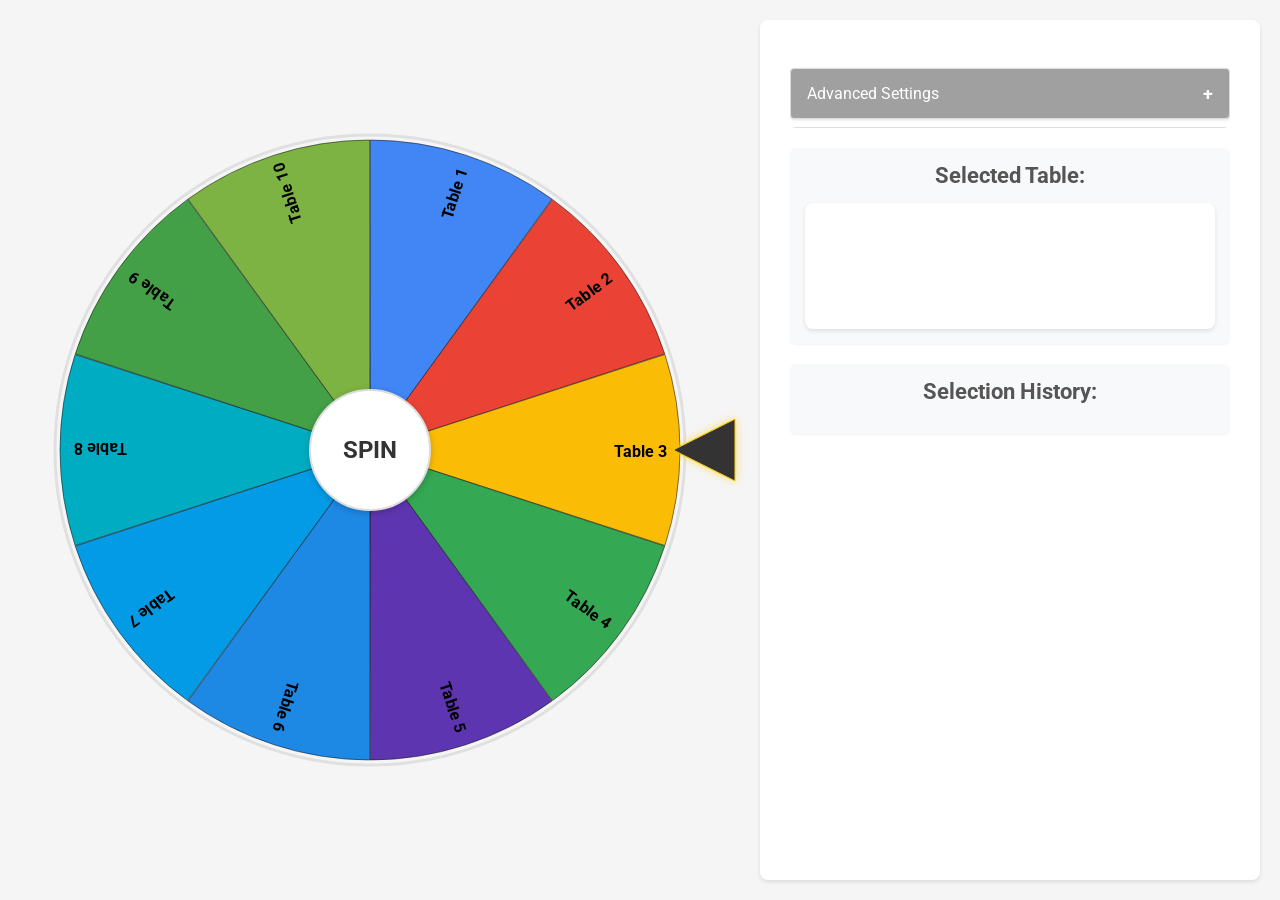
==== src/index.html @ f5306f7b "fix: Update wheel of dental to look more professional" ====
<!DOCTYPE html>
<html lang="en">
  <head>
    <meta charset="UTF-8" />
    <meta name="viewport" content="width=device-width, initial-scale=1.0" />
    <title>Wheel of Dental</title>
    <link rel="preconnect" href="https://fonts.googleapis.com" />
    <link rel="preconnect" href="https://fonts.gstatic.com" crossorigin />
    <link
      href="https://fonts.googleapis.com/css2?family=Roboto:wght@400;500;700&display=swap"
      rel="stylesheet"
    />
    <link rel="stylesheet" href="style.css" />
    <meta http-equiv="Permissions-Policy" content="interest-cohort=()" />
  </head>
  <body>
    <div class="main-container">
      <div id="chart"></div>

      <div id="controls">
        <div class="accordion">
          <button class="accordion-btn" onclick="toggleAccordion()">
            Advanced Settings
          </button>
          <div class="accordion-content">
            <div class="content-padding">
              <div class="form-group">
                <label for="numberOfTables">Number of Tables:</label>
                <input
                  id="numberOfTables"
                  type="number"
                  min="1"
                  max="200"
                  placeholder="Enter number of tables"
                />
              </div>
              <div>
                <button onclick="setTableCount()">Update Table Count</button>
              </div>

              <div class="button-spacer"></div>

              <hr class="settings-divider" />

              <button onclick="resetWheel()" class="btn-danger">
                Reset Wheel
              </button>
            </div>
          </div>
        </div>

        <div class="selected-table">
          <h3>Selected Table:</h3>
          <div id="question"><h1></h1></div>
        </div>

        <div class="history-section">
          <h3>Selection History:</h3>
          <div id="history-chips"></div>
        </div>
      </div>
    </div>

    <script src="d3.v3.min.js" charset="utf-8"></script>
    <script src="script.js?v=1"></script>
  </body>
</html>
---- src/style.css ----
body {
  font-family: "Roboto", "Helvetica Neue", Helvetica, Arial, sans-serif;
  margin: 0;
  padding: 0;
  background-color: #f5f5f5;
  color: #333;
  display: flex;
  min-height: 100vh;
}

text {
  font-family: "Roboto", "Helvetica Neue", Helvetica, Arial, sans-serif;
  font-size: 16px;
  pointer-events: none;
  font-weight: 700;
}

input {
  font-family: "Roboto", "Helvetica Neue", Helvetica, Arial, sans-serif;
  font-size: 18px;
  padding: 10px;
  border: 1px solid #ddd;
  border-radius: 4px;
  width: 100%;
  box-sizing: border-box;
  box-shadow: inset 0 1px 3px rgba(0, 0, 0, 0.1);
}

button {
  font-family: "Roboto", "Helvetica Neue", Helvetica, Arial, sans-serif;
  font-size: 16px;
  padding: 10px 16px;
  margin: 8px 0;
  background-color: #4285f4;
  color: white;
  border: none;
  border-radius: 4px;
  cursor: pointer;
  transition: background-color 0.3s ease;
  box-shadow: 0 1px 3px rgba(0, 0, 0, 0.12);
}

button:hover {
  background-color: #3367d6;
}

.main-container {
  display: flex;
  width: 100%;
  flex-wrap: wrap;
}

#chart {
  flex: 1;
  display: flex;
  justify-content: center;
  align-items: center;
  min-height: 800px;
  padding: 20px;
}

#controls {
  flex: 1;
  min-width: 300px;
  background-color: white;
  padding: 20px 30px;
  box-shadow: 0 2px 4px rgba(0, 0, 0, 0.1);
  border-radius: 8px;
  margin: 20px;
}

#question {
  display: flex;
  justify-content: center;
  align-items: center;
  background-color: white;
  box-shadow: 0 2px 4px rgba(0, 0, 0, 0.1);
  border-radius: 8px;
  padding: 20px;
  margin-top: 10px;
}

#question h1 {
  font-size: 64px;
  font-weight: bold;
  color: #333;
  text-align: center;
}

#controls h2 {
  font-size: 24px;
  margin-top: 0;
  margin-bottom: 20px;
  color: #333;
}

hr {
  border: 0;
  height: 1px;
  background-color: #e0e0e0;
  margin: 20px 0;
}

.spin-button {
  font-weight: bold;
  fill: #333;
}

.spinner-circle {
  fill: white;
  stroke: #ddd;
  stroke-width: 2;
  filter: drop-shadow(0 2px 3px rgba(0, 0, 0, 0.1));
}

.selected-table {
  background-color: #f8f9fa;
  padding: 15px;
  border-radius: 6px;
  margin-top: 20px;
  box-shadow: 0 1px 2px rgba(0, 0, 0, 0.05);
}

.selected-table h3 {
  font-size: 22px;
  margin-top: 0;
  margin-bottom: 15px;
  color: #555;
  text-align: center;
}

/* Accordion Styles */
.accordion {
  margin: 20px 0;
  border-radius: 6px;
  overflow: hidden;
}

.accordion-btn {
  width: 100%;
  text-align: left;
  padding: 14px 16px;
  background-color: #a0a0a0;
  border: 1px solid #ddd;
  border-radius: 4px;
  position: relative;
  transition: all 0.3s ease;
  display: flex;
  justify-content: space-between;
  align-items: center;
  cursor: pointer;
}

.accordion-btn:after {
  content: "+";
  font-size: 18px;
  font-weight: bold;
  margin-left: 15px;
}

.accordion-btn.active:after {
  content: "−";
}

.accordion-btn:hover {
  background-color: #0000f0;
}

.accordion-content {
  max-height: 0;
  overflow: hidden;
  transition: max-height 0.5s ease;
  background-color: #fff;
  border-left: 1px solid #ddd;
  border-right: 1px solid #ddd;
  border-bottom: 1px solid #ddd;
  border-radius: 0 0 4px 4px;
  padding: 0 16px;
  box-sizing: border-box;
}

.accordion-content.show {
  max-height: 500px;
  padding: 16px;
}

/* Button spacing */
.button-spacer {
  height: 10px;
  margin: 5px 0;
}

/* History section styling */
.history-section {
  background-color: #f8f9fa;
  padding: 15px;
  border-radius: 6px;
  margin-top: 20px;
  box-shadow: 0 1px 2px rgba(0, 0, 0, 0.05);
}

.history-section h3 {
  font-size: 22px;
  margin-top: 0;
  margin-bottom: 15px;
  color: #555;
  text-align: center;
}

#history-chips {
  display: flex;
  flex-wrap: wrap;
  gap: 8px;
  justify-content: center;
}

.history-chip {
  display: inline-flex;
  align-items: center;
  padding: 8px 16px;
  border-radius: 20px;
  color: white;
  font-weight: 500;
  font-size: 14px;
  box-shadow: 0 2px 5px rgba(0, 0, 0, 0.3);
  transition: all 0.2s ease;
  text-shadow: 0 1px 2px rgba(0, 0, 0, 0.3);
}

.history-chip:hover {
  transform: translateY(-2px);
  box-shadow: 0 4px 8px rgba(0, 0, 0, 0.4);
}

.chip-remove {
  display: inline-flex;
  align-items: center;
  justify-content: center;
  margin-left: 8px;
  width: 18px;
  height: 18px;
  border-radius: 50%;
  background-color: rgba(255, 255, 255, 0.3);
  color: white;
  font-size: 12px;
  font-weight: bold;
  cursor: pointer;
  transition: background-color 0.2s ease;
}

.chip-remove:hover {
  background-color: rgba(255, 255, 255, 0.5);
}

/* Divider in settings */
.settings-divider {
  border: 0;
  height: 1px;
  background-color: #dddddd;
  margin: 5px 0 15px 0;
}

/* Danger button style */
.btn-danger {
  background-color: #dc3545;
  color: white;
}

.btn-danger:hover {
  background-color: #bd2130;
}

/* Form styling */
label {
  display: block;
  margin-bottom: 8px;
  font-size: 14px;
  font-weight: 500;
  color: #555;
  text-transform: uppercase;
  letter-spacing: 0.5px;
}

.form-group {
  margin-bottom: 15px;
  width: 100%;
  padding-right: 15px;
  box-sizing: border-box;
}

/* Add this after the form-group class */
.accordion-content button {
  margin-right: 15px;
}

/* Ensure the accordion content has enough padding */
.accordion-content.show {
  max-height: 500px;
  padding: 16px;
}

.content-padding {
  padding: 0 5px;
  box-sizing: border-box;
  width: 100%;
}
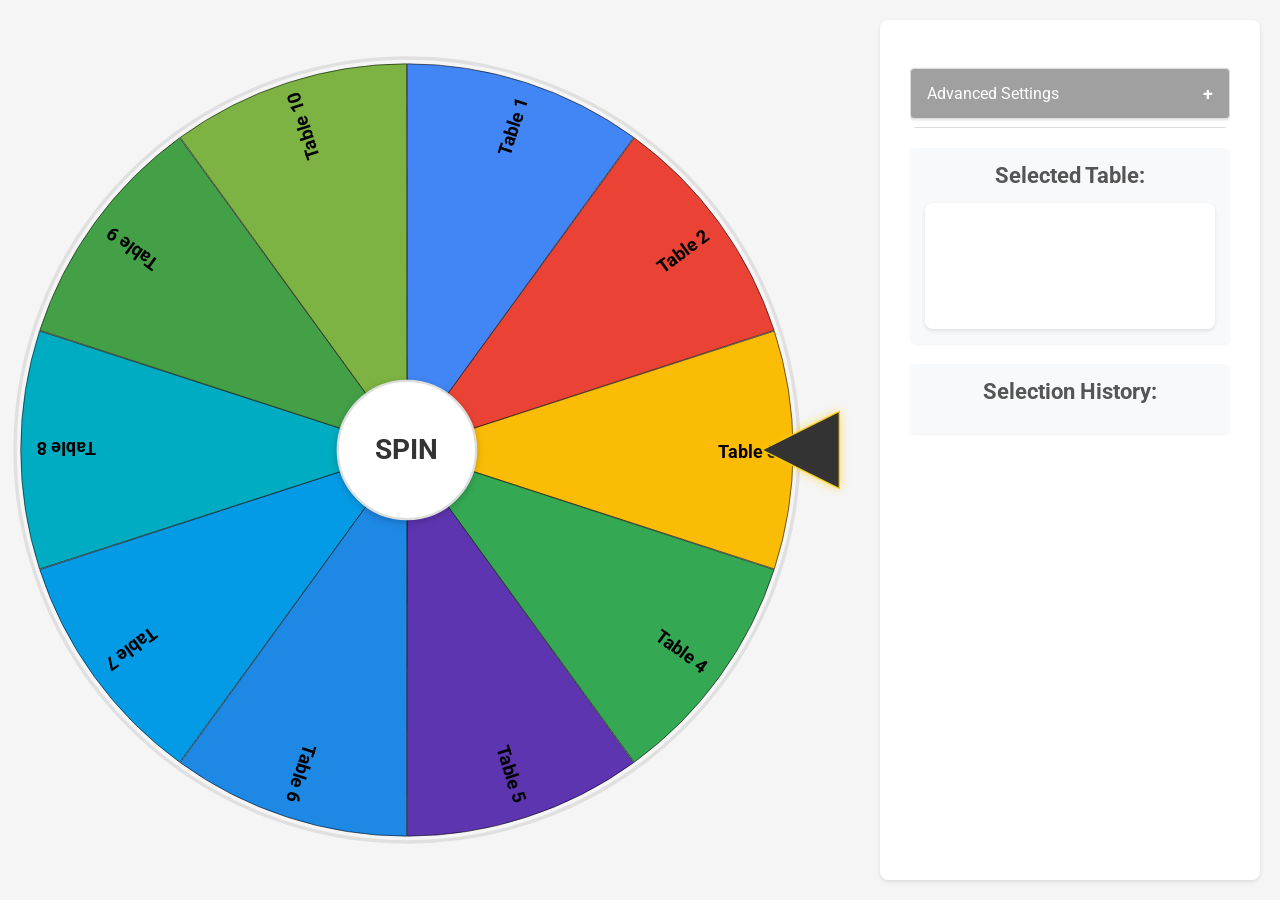
==== commit 401ab879: "feat: implement theme selection and update styles for Vegas theme" ====
--- a/src/index.html
+++ b/src/index.html
@@ -3,15 +3,21 @@
   <head>
     <meta charset="UTF-8" />
     <meta name="viewport" content="width=device-width, initial-scale=1.0" />
-    <title>Wheel of Dental</title>
+    <title id="page-title">Wheel of Dental</title>
     <link rel="preconnect" href="https://fonts.googleapis.com" />
     <link rel="preconnect" href="https://fonts.gstatic.com" crossorigin />
     <link
-      href="https://fonts.googleapis.com/css2?family=Roboto:wght@400;500;700&display=swap"
+      href="https://fonts.googleapis.com/css2?family=Roboto:wght@400;500;700&family=Limelight&display=swap"
       rel="stylesheet"
     />
     <link rel="stylesheet" href="style.css" />
     <meta http-equiv="Permissions-Policy" content="interest-cohort=()" />
+    <script>
+      document.documentElement.setAttribute(
+        "data-theme",
+        localStorage.getItem("theme") || "dental"
+      );
+    </script>
   </head>
   <body>
     <div class="main-container">
@@ -24,6 +30,16 @@
           </button>
           <div class="accordion-content">
             <div class="content-padding">
+              <div class="form-group">
+                <label for="theme">Theme:</label>
+                <select id="theme" onchange="setTheme(this.value)">
+                  <option value="dental">Wheel of Dental</option>
+                  <option value="vegas">Vegas Baby</option>
+                </select>
+              </div>
+
+              <hr class="settings-divider" />
+
               <div class="form-group">
                 <label for="numberOfTables">Number of Tables:</label>
                 <input
@@ -62,6 +78,6 @@
     </div>
 
     <script src="d3.v3.min.js" charset="utf-8"></script>
-    <script src="script.js?v=1"></script>
+    <script src="script.js?v=8"></script>
   </body>
 </html>
--- a/src/style.css
+++ b/src/style.css
@@ -1,3 +1,8 @@
+html,
+body {
+  height: 100%;
+}
+
 body {
   font-family: "Roboto", "Helvetica Neue", Helvetica, Arial, sans-serif;
   margin: 0;
@@ -5,7 +10,8 @@
   background-color: #f5f5f5;
   color: #333;
   display: flex;
-  min-height: 100vh;
+  height: 100vh;
+  overflow: hidden;
 }
 
 text {
@@ -47,26 +53,60 @@
 .main-container {
   display: flex;
   width: 100%;
-  flex-wrap: wrap;
+  height: 100%;
+  flex-wrap: nowrap;
 }
 
 #chart {
-  flex: 1;
+  flex: 1 1 auto;
   display: flex;
   justify-content: center;
   align-items: center;
-  min-height: 800px;
-  padding: 20px;
+  padding: 15px;
+  min-width: 0;
+  min-height: 0;
+  overflow: hidden;
+}
+
+#chart svg {
+  display: block;
+  max-width: 100%;
+  max-height: 100%;
 }
 
 #controls {
-  flex: 1;
-  min-width: 300px;
+  flex: 0 0 380px;
   background-color: white;
   padding: 20px 30px;
   box-shadow: 0 2px 4px rgba(0, 0, 0, 0.1);
   border-radius: 8px;
   margin: 20px;
+  overflow-y: auto;
+  box-sizing: border-box;
+}
+
+@media (max-width: 768px) {
+  html,
+  body {
+    height: auto;
+  }
+  body {
+    height: auto;
+    overflow: auto;
+    flex-direction: column;
+  }
+  .main-container {
+    flex-wrap: wrap;
+    height: auto;
+  }
+  #chart {
+    flex: 1 1 100%;
+    height: 60vh;
+  }
+  #controls {
+    flex: 1 1 100%;
+    overflow-y: visible;
+  }
 }
 
 #question {
@@ -304,3 +344,121 @@
   box-sizing: border-box;
   width: 100%;
 }
+
+select {
+  font-family: "Roboto", "Helvetica Neue", Helvetica, Arial, sans-serif;
+  font-size: 16px;
+  padding: 10px;
+  border: 1px solid #ddd;
+  border-radius: 4px;
+  width: 100%;
+  box-sizing: border-box;
+  background-color: white;
+  cursor: pointer;
+}
+
+/* =========================================
+   Vegas Baby theme
+   ========================================= */
+html[data-theme="vegas"] body {
+  background: radial-gradient(ellipse at center, #0e5a31 0%, #062a17 100%);
+  color: #f5e7a3;
+}
+
+html[data-theme="vegas"] #controls {
+  background-color: #141414;
+  border: 2px solid #d4af37;
+  box-shadow: 0 0 20px rgba(212, 175, 55, 0.4);
+}
+
+html[data-theme="vegas"] .selected-table,
+html[data-theme="vegas"] .history-section {
+  background-color: #1f1f1f;
+  border: 1px solid #d4af37;
+}
+
+html[data-theme="vegas"] .selected-table h3,
+html[data-theme="vegas"] .history-section h3 {
+  font-family: "Limelight", "Roboto", cursive;
+  color: #d4af37;
+  letter-spacing: 2px;
+  text-transform: uppercase;
+}
+
+html[data-theme="vegas"] #question {
+  background-color: #0a0a0a;
+  border: 2px solid #d4af37;
+  box-shadow: inset 0 0 15px rgba(212, 175, 55, 0.3);
+}
+
+html[data-theme="vegas"] #question h1 {
+  color: #d4af37;
+  font-family: "Limelight", "Roboto", cursive;
+  text-shadow: 0 0 4px rgba(212, 175, 55, 0.35);
+}
+
+html[data-theme="vegas"] label {
+  color: #d4af37;
+}
+
+html[data-theme="vegas"] input,
+html[data-theme="vegas"] select {
+  background-color: #2a2a2a;
+  color: #f5e7a3;
+  border-color: #d4af37;
+}
+
+html[data-theme="vegas"] button {
+  background-color: #d4af37;
+  color: #141414;
+  font-weight: 700;
+}
+
+html[data-theme="vegas"] button:hover {
+  background-color: #f5e7a3;
+}
+
+html[data-theme="vegas"] .btn-danger {
+  background-color: #c8102e;
+  color: white;
+}
+
+html[data-theme="vegas"] .btn-danger:hover {
+  background-color: #a00d24;
+}
+
+html[data-theme="vegas"] .accordion-btn {
+  background-color: #d4af37;
+  color: #141414;
+  border-color: #d4af37;
+}
+
+html[data-theme="vegas"] .accordion-btn:hover {
+  background-color: #f5e7a3;
+}
+
+html[data-theme="vegas"] .accordion-content {
+  background-color: #1f1f1f;
+  border-color: #d4af37;
+}
+
+html[data-theme="vegas"] hr,
+html[data-theme="vegas"] .settings-divider {
+  background-color: #d4af37;
+}
+
+html[data-theme="vegas"] .history-chip {
+  border: 2px solid #d4af37;
+  box-shadow: 0 2px 5px rgba(212, 175, 55, 0.3);
+}
+
+html[data-theme="vegas"] .spin-button {
+  fill: #d4af37;
+  font-family: "Limelight", "Roboto", cursive;
+}
+
+html[data-theme="vegas"] .spinner-circle {
+  fill: #0a0a0a;
+  stroke: #d4af37;
+  stroke-width: 3;
+}
